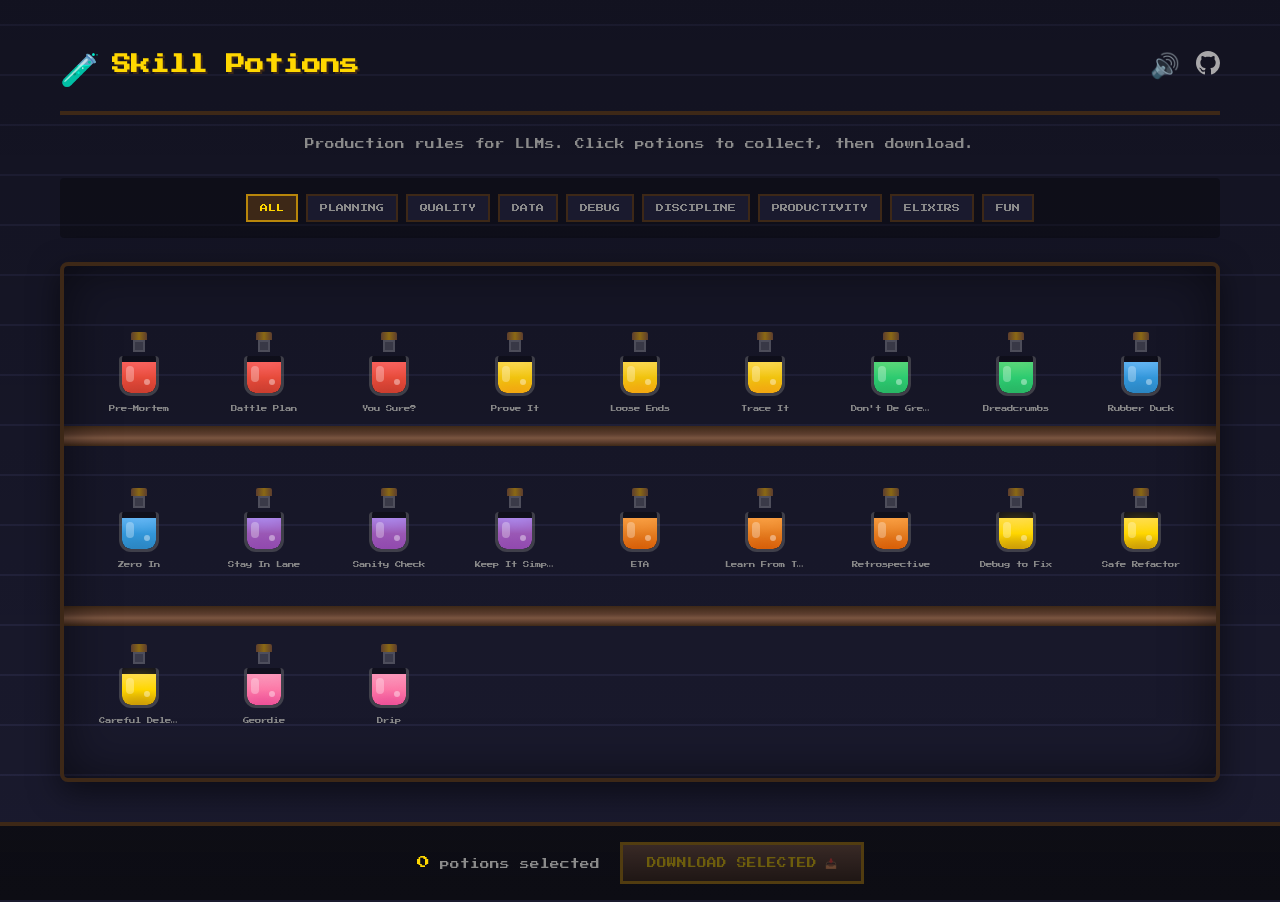
==== website/index.html @ 70d2d65f "Add 8-bit potion shop website for skill discovery Features: - RuneScape-inspired pixel art potions o" ====
<!DOCTYPE html>
<html lang="en">
<head>
  <meta charset="UTF-8">
  <meta name="viewport" content="width=device-width, initial-scale=1.0">
  <title>Skill Potions - Claude Code Skills</title>
  <meta name="description" content="Production rules for LLMs. Skills that encode how to do things, not just what to do.">

  <!-- Pixel Font -->
  <link rel="preconnect" href="https://fonts.googleapis.com">
  <link rel="preconnect" href="https://fonts.gstatic.com" crossorigin>
  <link href="https://fonts.googleapis.com/css2?family=Press+Start+2P&display=swap" rel="stylesheet">

  <link rel="stylesheet" href="styles/main.css">
  <link rel="stylesheet" href="styles/potions.css">
  <link rel="stylesheet" href="styles/animations.css">

  <!-- Favicon -->
  <link rel="icon" href="data:image/svg+xml,<svg xmlns='http://www.w3.org/2000/svg' viewBox='0 0 100 100'><text y='.9em' font-size='90'>🧪</text></svg>">
</head>
<body>
  <!-- Ambient Audio -->
  <audio id="ambient" loop>
    <source src="audio/ambient-cave.mp3" type="audio/mpeg">
  </audio>
  <audio id="bubble" loop>
    <source src="audio/bubble.mp3" type="audio/mpeg">
  </audio>

  <div class="container">
    <!-- Header -->
    <header class="header">
      <div class="logo">
        <span class="logo-icon">🧪</span>
        <h1>Skill Potions</h1>
      </div>
      <div class="header-actions">
        <button class="sound-toggle" id="soundToggle" title="Toggle Sound">
          <span class="sound-on">🔊</span>
          <span class="sound-off" style="display:none">🔇</span>
        </button>
        <a href="https://github.com/ElliotJLT/Claude-Skill-Potions" target="_blank" class="github-link" title="View on GitHub">
          <svg viewBox="0 0 24 24" width="24" height="24" fill="currentColor">
            <path d="M12 0C5.37 0 0 5.37 0 12c0 5.31 3.435 9.795 8.205 11.385.6.105.825-.255.825-.57 0-.285-.015-1.23-.015-2.235-3.015.555-3.795-.735-4.035-1.41-.135-.345-.72-1.41-1.23-1.695-.42-.225-1.02-.78-.015-.795.945-.015 1.62.87 1.845 1.23 1.08 1.815 2.805 1.305 3.495.99.105-.78.42-1.305.765-1.605-2.67-.3-5.46-1.335-5.46-5.925 0-1.305.465-2.385 1.23-3.225-.12-.3-.54-1.53.12-3.18 0 0 1.005-.315 3.3 1.23.96-.27 1.98-.405 3-.405s2.04.135 3 .405c2.295-1.56 3.3-1.23 3.3-1.23.66 1.65.24 2.88.12 3.18.765.84 1.23 1.905 1.23 3.225 0 4.605-2.805 5.625-5.475 5.925.435.375.81 1.095.81 2.22 0 1.605-.015 2.895-.015 3.3 0 .315.225.69.825.57A12.02 12.02 0 0024 12c0-6.63-5.37-12-12-12z"/>
          </svg>
        </a>
      </div>
    </header>

    <!-- Tagline -->
    <p class="tagline">Production rules for LLMs. Click potions to collect, then download.</p>

    <!-- Filter Tabs -->
    <nav class="filters">
      <button class="filter-btn active" data-filter="all">All</button>
      <button class="filter-btn" data-filter="planning">Planning</button>
      <button class="filter-btn" data-filter="quality">Quality</button>
      <button class="filter-btn" data-filter="data">Data</button>
      <button class="filter-btn" data-filter="debug">Debug</button>
      <button class="filter-btn" data-filter="discipline">Discipline</button>
      <button class="filter-btn" data-filter="productivity">Productivity</button>
      <button class="filter-btn" data-filter="elixir">Elixirs</button>
      <button class="filter-btn" data-filter="fun">Fun</button>
    </nav>

    <!-- Potion Shelves -->
    <main class="shop">
      <div class="shelf-container">
        <!-- Shelves will be generated by JS -->
        <div id="potionGrid" class="potion-grid">
          <!-- Potions injected here -->
        </div>
      </div>
    </main>

    <!-- Download Bar -->
    <footer class="download-bar">
      <div class="selection-info">
        <span id="selectionCount">0</span> potions selected
      </div>
      <button class="download-btn" id="downloadBtn" disabled>
        <span>Download Selected</span>
        <span class="download-icon">📥</span>
      </button>
      <button class="clear-btn" id="clearBtn" style="display:none">Clear</button>
    </footer>
  </div>

  <!-- Email Modal -->
  <div class="modal-overlay" id="emailModal">
    <div class="modal">
      <button class="modal-close" id="modalClose">&times;</button>
      <div class="modal-icon">📧</div>
      <h2>Get notified of new potions?</h2>
      <p>Join the list. No spam, just new skills.</p>
      <form id="emailForm">
        <input type="email" id="emailInput" placeholder="wizard@example.com" required>
        <button type="submit" class="modal-btn primary">Download & Subscribe</button>
      </form>
      <button class="modal-btn secondary" id="skipEmail">Just Download</button>
    </div>
  </div>

  <!-- Toast Notification -->
  <div class="toast" id="toast">
    <span class="toast-icon">✅</span>
    <span class="toast-message">Copied to clipboard!</span>
  </div>

  <script src="scripts/app.js" type="module"></script>
</body>
</html>
---- website/styles/main.css ----
/* ===== RESET & BASE ===== */
*, *::before, *::after {
  box-sizing: border-box;
  margin: 0;
  padding: 0;
}

:root {
  /* Dungeon palette */
  --bg-dark: #0d0d14;
  --bg-brick: #1a1a2e;
  --bg-brick-light: #252540;
  --wood-dark: #3d2817;
  --wood-mid: #5c3d2e;
  --wood-light: #7a5540;
  --wood-highlight: #8b6914;
  --text-primary: #e8e6e3;
  --text-dim: #8a8a8a;
  --gold: #ffd700;
  --gold-dim: #b8860b;

  /* Potion colors */
  --potion-red: #e74c3c;
  --potion-green: #2ecc71;
  --potion-blue: #3498db;
  --potion-yellow: #f1c40f;
  --potion-purple: #9b59b6;
  --potion-orange: #e67e22;
  --potion-gold: #ffd700;
  --potion-pink: #fd79a8;

  /* Spacing */
  --shelf-height: 180px;
  --potion-size: 64px;
}

html {
  font-size: 16px;
}

body {
  font-family: 'Press Start 2P', monospace;
  background-color: var(--bg-dark);
  color: var(--text-primary);
  min-height: 100vh;
  line-height: 1.6;

  /* Brick pattern background */
  background-image:
    linear-gradient(to bottom, rgba(0,0,0,0.3) 0%, transparent 100%),
    repeating-linear-gradient(
      0deg,
      var(--bg-brick) 0px,
      var(--bg-brick) 24px,
      var(--bg-brick-light) 24px,
      var(--bg-brick-light) 26px
    ),
    repeating-linear-gradient(
      90deg,
      transparent 0px,
      transparent 48px,
      rgba(0,0,0,0.2) 48px,
      rgba(0,0,0,0.2) 50px
    );
  background-size: 100% 100%, 50px 50px, 100px 50px;
}

/* ===== CONTAINER ===== */
.container {
  max-width: 1200px;
  margin: 0 auto;
  padding: 20px;
  min-height: 100vh;
  display: flex;
  flex-direction: column;
}

/* ===== HEADER ===== */
.header {
  display: flex;
  justify-content: space-between;
  align-items: center;
  padding: 20px 0;
  border-bottom: 4px solid var(--wood-dark);
  margin-bottom: 20px;
}

.logo {
  display: flex;
  align-items: center;
  gap: 12px;
}

.logo-icon {
  font-size: 2rem;
  animation: float 3s ease-in-out infinite;
}

.logo h1 {
  font-size: 1.2rem;
  color: var(--gold);
  text-shadow: 2px 2px 0 var(--wood-dark);
}

.header-actions {
  display: flex;
  align-items: center;
  gap: 16px;
}

.sound-toggle {
  background: none;
  border: none;
  font-size: 1.5rem;
  cursor: pointer;
  opacity: 0.7;
  transition: opacity 0.2s;
}

.sound-toggle:hover {
  opacity: 1;
}

.github-link {
  color: var(--text-primary);
  opacity: 0.7;
  transition: opacity 0.2s, color 0.2s;
}

.github-link:hover {
  opacity: 1;
  color: var(--gold);
}

/* ===== TAGLINE ===== */
.tagline {
  text-align: center;
  font-size: 0.6rem;
  color: var(--text-dim);
  margin-bottom: 24px;
  line-height: 2;
}

/* ===== FILTERS ===== */
.filters {
  display: flex;
  flex-wrap: wrap;
  gap: 8px;
  justify-content: center;
  margin-bottom: 24px;
  padding: 16px;
  background: rgba(0,0,0,0.3);
  border-radius: 4px;
}

.filter-btn {
  font-family: 'Press Start 2P', monospace;
  font-size: 0.5rem;
  padding: 8px 12px;
  background: var(--bg-brick);
  border: 2px solid var(--wood-dark);
  color: var(--text-dim);
  cursor: pointer;
  transition: all 0.2s;
  text-transform: uppercase;
}

.filter-btn:hover {
  border-color: var(--wood-light);
  color: var(--text-primary);
}

.filter-btn.active {
  background: var(--wood-dark);
  border-color: var(--gold-dim);
  color: var(--gold);
}

/* ===== SHOP / SHELVES ===== */
.shop {
  flex: 1;
  margin-bottom: 100px;
}

.shelf-container {
  background:
    repeating-linear-gradient(
      180deg,
      transparent 0px,
      transparent calc(var(--shelf-height) - 20px),
      var(--wood-dark) calc(var(--shelf-height) - 20px),
      var(--wood-mid) calc(var(--shelf-height) - 12px),
      var(--wood-light) calc(var(--shelf-height) - 8px),
      var(--wood-mid) calc(var(--shelf-height) - 4px),
      var(--wood-dark) var(--shelf-height)
    );
  padding: 20px;
  border-radius: 8px;
  border: 4px solid var(--wood-dark);
  box-shadow:
    inset 0 0 50px rgba(0,0,0,0.5),
    0 10px 30px rgba(0,0,0,0.5);
}

.potion-grid {
  display: grid;
  grid-template-columns: repeat(auto-fill, minmax(100px, 1fr));
  gap: 16px;
  padding-bottom: 20px;
}

/* ===== DOWNLOAD BAR ===== */
.download-bar {
  position: fixed;
  bottom: 0;
  left: 0;
  right: 0;
  background: linear-gradient(to top, var(--bg-dark) 0%, rgba(13,13,20,0.95) 100%);
  border-top: 4px solid var(--wood-dark);
  padding: 16px 24px;
  display: flex;
  justify-content: center;
  align-items: center;
  gap: 20px;
  z-index: 100;
}

.selection-info {
  font-size: 0.6rem;
  color: var(--text-dim);
}

#selectionCount {
  color: var(--gold);
  font-size: 0.8rem;
}

.download-btn {
  font-family: 'Press Start 2P', monospace;
  font-size: 0.6rem;
  padding: 12px 24px;
  background: linear-gradient(to bottom, var(--wood-light), var(--wood-dark));
  border: 3px solid var(--gold-dim);
  color: var(--gold);
  cursor: pointer;
  display: flex;
  align-items: center;
  gap: 8px;
  transition: all 0.2s;
  text-transform: uppercase;
}

.download-btn:hover:not(:disabled) {
  background: linear-gradient(to bottom, var(--gold-dim), var(--wood-mid));
  border-color: var(--gold);
  transform: translateY(-2px);
  box-shadow: 0 4px 12px rgba(255,215,0,0.3);
}

.download-btn:disabled {
  opacity: 0.4;
  cursor: not-allowed;
}

.clear-btn {
  font-family: 'Press Start 2P', monospace;
  font-size: 0.5rem;
  padding: 8px 16px;
  background: transparent;
  border: 2px solid var(--text-dim);
  color: var(--text-dim);
  cursor: pointer;
  transition: all 0.2s;
}

.clear-btn:hover {
  border-color: var(--potion-red);
  color: var(--potion-red);
}

/* ===== MODAL ===== */
.modal-overlay {
  position: fixed;
  top: 0;
  left: 0;
  right: 0;
  bottom: 0;
  background: rgba(0,0,0,0.85);
  display: flex;
  justify-content: center;
  align-items: center;
  z-index: 1000;
  opacity: 0;
  visibility: hidden;
  transition: all 0.3s;
}

.modal-overlay.active {
  opacity: 1;
  visibility: visible;
}

.modal {
  background: var(--bg-brick);
  border: 4px solid var(--wood-dark);
  padding: 32px;
  max-width: 400px;
  width: 90%;
  text-align: center;
  position: relative;
  box-shadow: 0 20px 60px rgba(0,0,0,0.5);
}

.modal-close {
  position: absolute;
  top: 12px;
  right: 12px;
  background: none;
  border: none;
  color: var(--text-dim);
  font-size: 1.5rem;
  cursor: pointer;
  transition: color 0.2s;
}

.modal-close:hover {
  color: var(--potion-red);
}

.modal-icon {
  font-size: 3rem;
  margin-bottom: 16px;
}

.modal h2 {
  font-size: 0.8rem;
  color: var(--gold);
  margin-bottom: 12px;
  line-height: 1.8;
}

.modal p {
  font-size: 0.5rem;
  color: var(--text-dim);
  margin-bottom: 24px;
  line-height: 2;
}

#emailForm {
  display: flex;
  flex-direction: column;
  gap: 12px;
  margin-bottom: 12px;
}

#emailInput {
  font-family: 'Press Start 2P', monospace;
  font-size: 0.5rem;
  padding: 12px;
  background: var(--bg-dark);
  border: 2px solid var(--wood-dark);
  color: var(--text-primary);
  text-align: center;
}

#emailInput:focus {
  outline: none;
  border-color: var(--gold-dim);
}

#emailInput::placeholder {
  color: var(--text-dim);
}

.modal-btn {
  font-family: 'Press Start 2P', monospace;
  font-size: 0.5rem;
  padding: 12px 16px;
  cursor: pointer;
  transition: all 0.2s;
  width: 100%;
}

.modal-btn.primary {
  background: linear-gradient(to bottom, var(--wood-light), var(--wood-dark));
  border: 2px solid var(--gold-dim);
  color: var(--gold);
}

.modal-btn.primary:hover {
  background: linear-gradient(to bottom, var(--gold-dim), var(--wood-mid));
  border-color: var(--gold);
}

.modal-btn.secondary {
  background: transparent;
  border: 2px solid var(--text-dim);
  color: var(--text-dim);
}

.modal-btn.secondary:hover {
  border-color: var(--text-primary);
  color: var(--text-primary);
}

/* ===== TOAST ===== */
.toast {
  position: fixed;
  bottom: 100px;
  left: 50%;
  transform: translateX(-50%) translateY(20px);
  background: var(--wood-dark);
  border: 2px solid var(--gold-dim);
  padding: 12px 24px;
  display: flex;
  align-items: center;
  gap: 8px;
  font-size: 0.5rem;
  opacity: 0;
  visibility: hidden;
  transition: all 0.3s;
  z-index: 1000;
}

.toast.active {
  opacity: 1;
  visibility: visible;
  transform: translateX(-50%) translateY(0);
}

/* ===== RESPONSIVE ===== */
@media (max-width: 768px) {
  .logo h1 {
    font-size: 0.8rem;
  }

  .tagline {
    font-size: 0.5rem;
  }

  .filter-btn {
    font-size: 0.4rem;
    padding: 6px 8px;
  }

  .potion-grid {
    grid-template-columns: repeat(auto-fill, minmax(80px, 1fr));
    gap: 12px;
  }

  .download-bar {
    flex-wrap: wrap;
    gap: 12px;
  }

  .download-btn {
    font-size: 0.5rem;
    padding: 10px 16px;
  }
}

@media (max-width: 480px) {
  :root {
    --shelf-height: 140px;
    --potion-size: 48px;
  }

  .header {
    flex-direction: column;
    gap: 12px;
  }

  .filters {
    gap: 4px;
  }

  .filter-btn {
    font-size: 0.35rem;
    padding: 4px 6px;
  }
}
---- website/styles/potions.css ----
/* ===== POTION ITEM ===== */
.potion-item {
  display: flex;
  flex-direction: column;
  align-items: center;
  gap: 8px;
  padding: 12px 8px;
  cursor: pointer;
  transition: transform 0.2s;
  position: relative;
  height: calc(var(--shelf-height) - 40px);
  justify-content: flex-end;
}

.potion-item:hover {
  transform: translateY(-4px);
}

.potion-item:hover .potion-bottle {
  filter: brightness(1.2);
}

.potion-item.selected {
  transform: translateY(-8px);
}

.potion-item.selected .potion-bottle {
  filter: brightness(1.3) drop-shadow(0 0 8px var(--gold));
}

.potion-item.selected::after {
  content: '✓';
  position: absolute;
  top: 4px;
  right: 4px;
  background: var(--gold);
  color: var(--bg-dark);
  width: 20px;
  height: 20px;
  border-radius: 50%;
  display: flex;
  align-items: center;
  justify-content: center;
  font-size: 0.6rem;
  font-family: sans-serif;
}

.potion-item.hidden {
  display: none;
}

/* ===== POTION BOTTLE (Pixel Art) ===== */
.potion-bottle {
  width: var(--potion-size);
  height: var(--potion-size);
  position: relative;
  image-rendering: pixelated;
  transition: filter 0.2s;
}

/* Base bottle shape using pseudo-elements */
.potion-bottle::before {
  content: '';
  position: absolute;
  /* Cork */
  width: 16px;
  height: 8px;
  background: linear-gradient(to right, #5c3d2e, #8b6914, #5c3d2e);
  top: 0;
  left: 50%;
  transform: translateX(-50%);
  border-radius: 2px 2px 0 0;
}

.potion-bottle::after {
  content: '';
  position: absolute;
  /* Neck */
  width: 12px;
  height: 12px;
  background: rgba(255,255,255,0.15);
  top: 8px;
  left: 50%;
  transform: translateX(-50%);
  border: 2px solid rgba(255,255,255,0.1);
}

/* Bottle body */
.bottle-body {
  position: absolute;
  bottom: 0;
  left: 50%;
  transform: translateX(-50%);
  width: 40px;
  height: 40px;
  border-radius: 4px 4px 12px 12px;
  border: 3px solid rgba(255,255,255,0.2);
  border-top: none;
  overflow: hidden;
  background: rgba(0,0,0,0.3);
}

/* Liquid inside */
.bottle-liquid {
  position: absolute;
  bottom: 0;
  left: 0;
  right: 0;
  height: 85%;
  border-radius: 0 0 9px 9px;
}

/* Liquid shine */
.bottle-liquid::before {
  content: '';
  position: absolute;
  top: 4px;
  left: 4px;
  width: 8px;
  height: 16px;
  background: rgba(255,255,255,0.3);
  border-radius: 4px;
}

/* Bubbles */
.bottle-liquid::after {
  content: '';
  position: absolute;
  bottom: 8px;
  right: 6px;
  width: 6px;
  height: 6px;
  background: rgba(255,255,255,0.4);
  border-radius: 50%;
  animation: bubble 2s ease-in-out infinite;
}

/* ===== POTION COLORS ===== */
.potion-red .bottle-liquid {
  background: linear-gradient(to bottom, #ff6b6b, #e74c3c, #c0392b);
  box-shadow: inset 0 0 20px rgba(231, 76, 60, 0.5);
}

.potion-green .bottle-liquid {
  background: linear-gradient(to bottom, #69db7c, #2ecc71, #27ae60);
  box-shadow: inset 0 0 20px rgba(46, 204, 113, 0.5);
}

.potion-blue .bottle-liquid {
  background: linear-gradient(to bottom, #74c0fc, #3498db, #2980b9);
  box-shadow: inset 0 0 20px rgba(52, 152, 219, 0.5);
}

.potion-yellow .bottle-liquid {
  background: linear-gradient(to bottom, #ffe066, #f1c40f, #f39c12);
  box-shadow: inset 0 0 20px rgba(241, 196, 15, 0.5);
}

.potion-purple .bottle-liquid {
  background: linear-gradient(to bottom, #b197fc, #9b59b6, #8e44ad);
  box-shadow: inset 0 0 20px rgba(155, 89, 182, 0.5);
}

.potion-orange .bottle-liquid {
  background: linear-gradient(to bottom, #ffa94d, #e67e22, #d35400);
  box-shadow: inset 0 0 20px rgba(230, 126, 34, 0.5);
}

.potion-gold .bottle-liquid {
  background: linear-gradient(to bottom, #ffe066, #ffd700, #b8860b);
  box-shadow:
    inset 0 0 20px rgba(255, 215, 0, 0.5),
    0 0 15px rgba(255, 215, 0, 0.3);
}

.potion-pink .bottle-liquid {
  background: linear-gradient(to bottom, #faa2c1, #fd79a8, #e84393);
  box-shadow: inset 0 0 20px rgba(253, 121, 168, 0.5);
}

/* ===== POTION LABEL ===== */
.potion-name {
  font-size: 0.4rem;
  color: var(--text-dim);
  text-align: center;
  max-width: 80px;
  overflow: hidden;
  text-overflow: ellipsis;
  white-space: nowrap;
  transition: color 0.2s;
}

.potion-item:hover .potion-name {
  color: var(--text-primary);
}

.potion-item.selected .potion-name {
  color: var(--gold);
}

/* ===== POTION TOOLTIP ===== */
.potion-tooltip {
  position: absolute;
  bottom: 100%;
  left: 50%;
  transform: translateX(-50%);
  background: var(--bg-dark);
  border: 2px solid var(--wood-dark);
  padding: 8px 12px;
  min-width: 150px;
  max-width: 200px;
  opacity: 0;
  visibility: hidden;
  transition: all 0.2s;
  z-index: 10;
  pointer-events: none;
}

.potion-item:hover .potion-tooltip {
  opacity: 1;
  visibility: visible;
  transform: translateX(-50%) translateY(-8px);
}

.tooltip-title {
  font-size: 0.5rem;
  color: var(--gold);
  margin-bottom: 4px;
}

.tooltip-desc {
  font-size: 0.35rem;
  color: var(--text-dim);
  line-height: 1.8;
}

.tooltip-problem {
  font-size: 0.3rem;
  color: var(--potion-red);
  margin-top: 6px;
  padding-top: 6px;
  border-top: 1px solid var(--wood-dark);
  line-height: 1.8;
}

.tooltip-problem::before {
  content: '⚠ ';
}

/* ===== ELIXIR SPECIAL STYLING ===== */
.potion-gold .potion-bottle {
  animation: elixirGlow 2s ease-in-out infinite;
}

@keyframes elixirGlow {
  0%, 100% {
    filter: drop-shadow(0 0 4px rgba(255, 215, 0, 0.3));
  }
  50% {
    filter: drop-shadow(0 0 12px rgba(255, 215, 0, 0.6));
  }
}

/* ===== BUBBLE ANIMATION ===== */
@keyframes bubble {
  0%, 100% {
    transform: translateY(0) scale(1);
    opacity: 0.4;
  }
  50% {
    transform: translateY(-8px) scale(0.8);
    opacity: 0.2;
  }
}

/* Secondary bubble with offset timing */
.potion-item:nth-child(odd) .bottle-liquid::after {
  animation-delay: 0.5s;
}

.potion-item:nth-child(3n) .bottle-liquid::after {
  animation-duration: 2.5s;
}
---- website/styles/animations.css ----
/* ===== GENERAL ANIMATIONS ===== */

/* Float animation for logo */
@keyframes float {
  0%, 100% {
    transform: translateY(0);
  }
  50% {
    transform: translateY(-6px);
  }
}

/* Pulse for selected items */
@keyframes pulse {
  0%, 100% {
    box-shadow: 0 0 0 0 rgba(255, 215, 0, 0.4);
  }
  50% {
    box-shadow: 0 0 0 8px rgba(255, 215, 0, 0);
  }
}

/* Shimmer effect */
@keyframes shimmer {
  0% {
    background-position: -200% 0;
  }
  100% {
    background-position: 200% 0;
  }
}

/* ===== ENTRANCE ANIMATIONS ===== */

/* Potions appear with stagger */
.potion-item {
  animation: potionAppear 0.4s ease-out backwards;
}

@keyframes potionAppear {
  0% {
    opacity: 0;
    transform: translateY(20px) scale(0.9);
  }
  100% {
    opacity: 1;
    transform: translateY(0) scale(1);
  }
}

/* Stagger delay for each potion */
.potion-item:nth-child(1) { animation-delay: 0.05s; }
.potion-item:nth-child(2) { animation-delay: 0.1s; }
.potion-item:nth-child(3) { animation-delay: 0.15s; }
.potion-item:nth-child(4) { animation-delay: 0.2s; }
.potion-item:nth-child(5) { animation-delay: 0.25s; }
.potion-item:nth-child(6) { animation-delay: 0.3s; }
.potion-item:nth-child(7) { animation-delay: 0.35s; }
.potion-item:nth-child(8) { animation-delay: 0.4s; }
.potion-item:nth-child(9) { animation-delay: 0.45s; }
.potion-item:nth-child(10) { animation-delay: 0.5s; }
.potion-item:nth-child(n+11) { animation-delay: 0.55s; }

/* ===== MODAL ANIMATIONS ===== */
.modal-overlay.active .modal {
  animation: modalSlideIn 0.3s ease-out;
}

@keyframes modalSlideIn {
  0% {
    opacity: 0;
    transform: scale(0.9) translateY(20px);
  }
  100% {
    opacity: 1;
    transform: scale(1) translateY(0);
  }
}

/* ===== BUTTON CLICK EFFECTS ===== */
.download-btn:active:not(:disabled) {
  transform: translateY(0) scale(0.98);
}

.filter-btn:active {
  transform: scale(0.95);
}

/* ===== SELECTION EFFECTS ===== */
.potion-item.selected {
  animation: selectBounce 0.3s ease-out;
}

@keyframes selectBounce {
  0% {
    transform: translateY(-8px) scale(1);
  }
  50% {
    transform: translateY(-12px) scale(1.05);
  }
  100% {
    transform: translateY(-8px) scale(1);
  }
}

/* Checkmark appear */
.potion-item.selected::after {
  animation: checkAppear 0.2s ease-out;
}

@keyframes checkAppear {
  0% {
    transform: scale(0);
    opacity: 0;
  }
  50% {
    transform: scale(1.2);
  }
  100% {
    transform: scale(1);
    opacity: 1;
  }
}

/* ===== LIQUID ANIMATIONS ===== */
.bottle-liquid {
  animation: liquidWobble 4s ease-in-out infinite;
}

@keyframes liquidWobble {
  0%, 100% {
    transform: scaleX(1);
  }
  25% {
    transform: scaleX(1.02);
  }
  75% {
    transform: scaleX(0.98);
  }
}

/* ===== AMBIENT GLOW EFFECTS ===== */
.potion-red:hover .bottle-liquid {
  box-shadow:
    inset 0 0 20px rgba(231, 76, 60, 0.5),
    0 0 20px rgba(231, 76, 60, 0.3);
}

.potion-green:hover .bottle-liquid {
  box-shadow:
    inset 0 0 20px rgba(46, 204, 113, 0.5),
    0 0 20px rgba(46, 204, 113, 0.3);
}

.potion-blue:hover .bottle-liquid {
  box-shadow:
    inset 0 0 20px rgba(52, 152, 219, 0.5),
    0 0 20px rgba(52, 152, 219, 0.3);
}

.potion-yellow:hover .bottle-liquid {
  box-shadow:
    inset 0 0 20px rgba(241, 196, 15, 0.5),
    0 0 20px rgba(241, 196, 15, 0.3);
}

.potion-purple:hover .bottle-liquid {
  box-shadow:
    inset 0 0 20px rgba(155, 89, 182, 0.5),
    0 0 20px rgba(155, 89, 182, 0.3);
}

.potion-orange:hover .bottle-liquid {
  box-shadow:
    inset 0 0 20px rgba(230, 126, 34, 0.5),
    0 0 20px rgba(230, 126, 34, 0.3);
}

.potion-pink:hover .bottle-liquid {
  box-shadow:
    inset 0 0 20px rgba(253, 121, 168, 0.5),
    0 0 20px rgba(253, 121, 168, 0.3);
}

/* ===== LOADING STATE ===== */
.loading .potion-grid {
  opacity: 0.5;
}

.loading::after {
  content: 'Brewing...';
  position: fixed;
  top: 50%;
  left: 50%;
  transform: translate(-50%, -50%);
  font-size: 0.8rem;
  color: var(--gold);
  animation: loadingPulse 1s ease-in-out infinite;
}

@keyframes loadingPulse {
  0%, 100% {
    opacity: 0.5;
  }
  50% {
    opacity: 1;
  }
}

/* ===== REDUCED MOTION ===== */
@media (prefers-reduced-motion: reduce) {
  *,
  *::before,
  *::after {
    animation-duration: 0.01ms !important;
    animation-iteration-count: 1 !important;
    transition-duration: 0.01ms !important;
  }
}
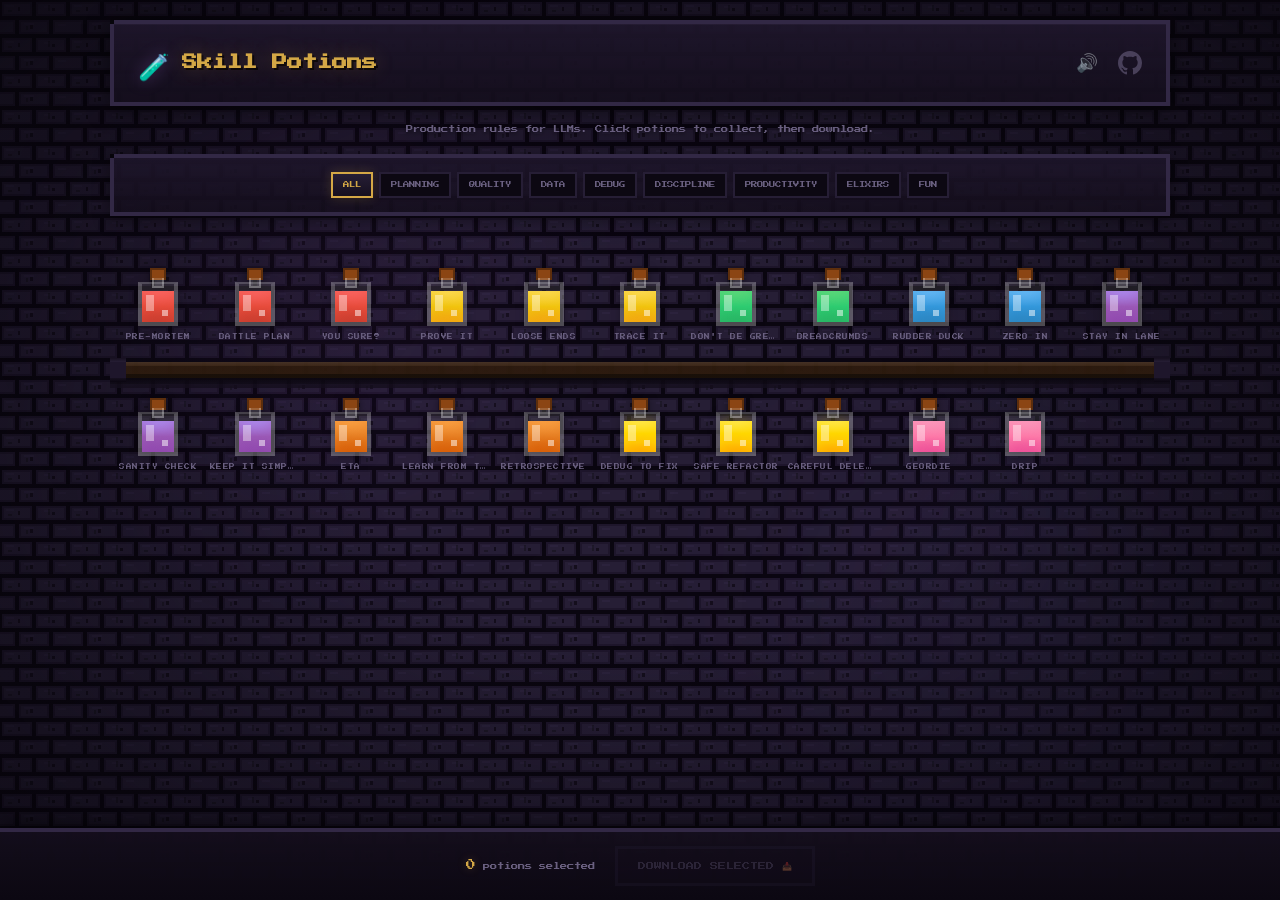
==== commit cbbcfdc2: "Upgrade to mystical purple cave aesthetic Background: - SVG pixel-art brick tiles with mortar, crack" ====
--- a/website/index.html
+++ b/website/index.html
@@ -26,6 +26,11 @@
   <audio id="bubble" loop>
     <source src="audio/bubble.mp3" type="audio/mpeg">
   </audio>
+
+  <!-- Mystical ambient glow effects -->
+  <div class="ambient-glow purple-1"></div>
+  <div class="ambient-glow purple-2"></div>
+  <div class="ambient-glow blue"></div>
 
   <div class="container">
     <!-- Header -->
--- a/website/styles/main.css
+++ b/website/styles/main.css
@@ -1,4 +1,6 @@
-/* ===== RESET & BASE ===== */
+/* ===== MYSTICAL CAVE POTION SHOP ===== */
+
+/* Reset */
 *, *::before, *::after {
   box-sizing: border-box;
   margin: 0;
@@ -6,83 +8,180 @@
 }
 
 :root {
-  /* Dungeon palette */
-  --bg-dark: #0d0d14;
-  --bg-brick: #1a1a2e;
-  --bg-brick-light: #252540;
-  --wood-dark: #3d2817;
-  --wood-mid: #5c3d2e;
-  --wood-light: #7a5540;
-  --wood-highlight: #8b6914;
-  --text-primary: #e8e6e3;
-  --text-dim: #8a8a8a;
-  --gold: #ffd700;
-  --gold-dim: #b8860b;
-
-  /* Potion colors */
-  --potion-red: #e74c3c;
-  --potion-green: #2ecc71;
-  --potion-blue: #3498db;
-  --potion-yellow: #f1c40f;
-  --potion-purple: #9b59b6;
-  --potion-orange: #e67e22;
-  --potion-gold: #ffd700;
-  --potion-pink: #fd79a8;
-
-  /* Spacing */
-  --shelf-height: 180px;
-  --potion-size: 64px;
+  /* Cave depth palette - mystical purple */
+  --cave-void: #06040a;
+  --cave-deep: #0c0812;
+  --cave-mid: #140e1c;
+  --cave-surface: #1c1428;
+  --cave-light: #241832;
+
+  /* Brick palette */
+  --brick-mortar: #0a0610;
+  --brick-dark: #16101f;
+  --brick-base: #1e162b;
+  --brick-mid: #261e35;
+  --brick-light: #322845;
+  --brick-highlight: #3d3252;
+
+  /* Wood palette - darker, aged */
+  --wood-dark: #1a1008;
+  --wood-mid: #2d1b0e;
+  --wood-light: #3d2817;
+  --wood-highlight: #4a3525;
+
+  /* UI colors */
+  --text-primary: #d4cee0;
+  --text-dim: #6a6080;
+  --text-gold: #d4a846;
+  --text-gold-bright: #f0c860;
+
+  /* Accent colors */
+  --accent-purple: #8a5cb8;
+  --accent-blue: #4a6a9c;
+  --glow-purple: rgba(138, 92, 184, 0.2);
+  --glow-gold: rgba(212, 168, 70, 0.15);
+
+  /* Potion colors - slightly muted for cave atmosphere */
+  --potion-red: #c44038;
+  --potion-green: #2db866;
+  --potion-blue: #3090c8;
+  --potion-yellow: #d4a830;
+  --potion-purple: #8855a8;
+  --potion-orange: #c86820;
+  --potion-gold: #d4a846;
+  --potion-pink: #c8689a;
+
+  /* Sizing */
+  --pixel: 4px;
+  --border-thick: 4px;
+  --corner-size: 4px;
 }
 
 html {
   font-size: 16px;
-}
+  image-rendering: pixelated;
+  -webkit-font-smoothing: none;
+}
+
+/* ===== BODY - CAVE BACKGROUND ===== */
 
 body {
   font-family: 'Press Start 2P', monospace;
-  background-color: var(--bg-dark);
+  background-color: var(--cave-void);
   color: var(--text-primary);
   min-height: 100vh;
-  line-height: 1.6;
-
-  /* Brick pattern background */
+  line-height: 1.8;
+  position: relative;
+  overflow-x: hidden;
+}
+
+/* Brick wall background */
+body::before {
+  content: '';
+  position: fixed;
+  inset: 0;
   background-image:
-    linear-gradient(to bottom, rgba(0,0,0,0.3) 0%, transparent 100%),
-    repeating-linear-gradient(
-      0deg,
-      var(--bg-brick) 0px,
-      var(--bg-brick) 24px,
-      var(--bg-brick-light) 24px,
-      var(--bg-brick-light) 26px
-    ),
-    repeating-linear-gradient(
-      90deg,
-      transparent 0px,
-      transparent 48px,
-      rgba(0,0,0,0.2) 48px,
-      rgba(0,0,0,0.2) 50px
-    );
-  background-size: 100% 100%, 50px 50px, 100px 50px;
+    url("data:image/svg+xml,%3Csvg xmlns='http://www.w3.org/2000/svg' width='68' height='36' viewBox='0 0 68 36'%3E%3Crect fill='%230a0610' width='68' height='36'/%3E%3Cg fill='%231e162b'%3E%3Crect x='2' y='2' width='30' height='14'/%3E%3Crect x='36' y='2' width='30' height='14'/%3E%3Crect x='-15' y='20' width='30' height='14'/%3E%3Crect x='19' y='20' width='30' height='14'/%3E%3Crect x='53' y='20' width='30' height='14'/%3E%3C/g%3E%3Cg fill='%23261e35'%3E%3Crect x='4' y='4' width='26' height='10'/%3E%3Crect x='38' y='4' width='26' height='10'/%3E%3Crect x='-13' y='22' width='26' height='10'/%3E%3Crect x='21' y='22' width='26' height='10'/%3E%3Crect x='55' y='22' width='26' height='10'/%3E%3C/g%3E%3Cg fill='%23322845' opacity='0.4'%3E%3Crect x='6' y='5' width='8' height='2'/%3E%3Crect x='44' y='6' width='6' height='2'/%3E%3Crect x='24' y='23' width='10' height='2'/%3E%3Crect x='58' y='24' width='8' height='2'/%3E%3C/g%3E%3Cg fill='%23140e1c'%3E%3Crect x='18' y='7' width='2' height='4'/%3E%3Crect x='52' y='8' width='3' height='3'/%3E%3Crect x='30' y='25' width='3' height='4'/%3E%3C/g%3E%3Cg fill='%23121018' opacity='0.5'%3E%3Crect x='8' y='10' width='4' height='2'/%3E%3Crect x='48' y='5' width='2' height='6'/%3E%3Crect x='26' y='26' width='2' height='4'/%3E%3C/g%3E%3C/svg%3E");
+  background-size: 68px 36px;
+  z-index: -2;
+}
+
+/* Vignette overlay */
+body::after {
+  content: '';
+  position: fixed;
+  inset: 0;
+  background: radial-gradient(
+    ellipse at center,
+    transparent 0%,
+    transparent 30%,
+    rgba(6, 4, 10, 0.3) 60%,
+    rgba(6, 4, 10, 0.7) 100%
+  );
+  pointer-events: none;
+  z-index: -1;
+}
+
+/* ===== AMBIENT GLOW EFFECTS ===== */
+
+.ambient-glow {
+  position: fixed;
+  border-radius: 50%;
+  filter: blur(80px);
+  pointer-events: none;
+  z-index: -1;
+}
+
+.ambient-glow.purple-1 {
+  width: 400px;
+  height: 400px;
+  background: rgba(100, 60, 140, 0.08);
+  top: 10%;
+  left: 10%;
+}
+
+.ambient-glow.purple-2 {
+  width: 300px;
+  height: 300px;
+  background: rgba(80, 50, 120, 0.06);
+  bottom: 20%;
+  right: 15%;
+}
+
+.ambient-glow.blue {
+  width: 350px;
+  height: 350px;
+  background: rgba(50, 70, 120, 0.05);
+  top: 50%;
+  right: 5%;
 }
 
 /* ===== CONTAINER ===== */
+
 .container {
-  max-width: 1200px;
+  max-width: 1100px;
   margin: 0 auto;
   padding: 20px;
   min-height: 100vh;
   display: flex;
   flex-direction: column;
+  position: relative;
+  z-index: 1;
 }
 
 /* ===== HEADER ===== */
+
 .header {
   display: flex;
   justify-content: space-between;
   align-items: center;
-  padding: 20px 0;
-  border-bottom: 4px solid var(--wood-dark);
-  margin-bottom: 20px;
+  padding: 16px 24px;
+  margin-bottom: 16px;
+  background: linear-gradient(
+    180deg,
+    rgba(30, 22, 43, 0.95) 0%,
+    rgba(20, 14, 28, 0.9) 100%
+  );
+  border: var(--border-thick) solid var(--brick-light);
+  position: relative;
+  box-shadow:
+    0 4px 20px rgba(0, 0, 0, 0.5),
+    inset 0 1px 0 rgba(100, 80, 120, 0.1);
+}
+
+/* Pixel corners */
+.header::before {
+  content: '';
+  position: absolute;
+  width: var(--corner-size);
+  height: var(--corner-size);
+  background: var(--cave-void);
+  top: calc(-1 * var(--border-thick));
+  left: calc(-1 * var(--border-thick));
+  box-shadow:
+    calc(100% + 4px) 0 0 0 var(--cave-void),
+    0 calc(100% + 4px) 0 0 var(--cave-void),
+    calc(100% + 4px) calc(100% + 4px) 0 0 var(--cave-void);
 }
 
 .logo {
@@ -92,14 +191,16 @@
 }
 
 .logo-icon {
-  font-size: 2rem;
-  animation: float 3s ease-in-out infinite;
+  font-size: 1.6rem;
+  filter: drop-shadow(0 0 8px rgba(138, 92, 184, 0.4));
 }
 
 .logo h1 {
-  font-size: 1.2rem;
-  color: var(--gold);
-  text-shadow: 2px 2px 0 var(--wood-dark);
+  font-size: 0.95rem;
+  color: var(--text-gold);
+  text-shadow:
+    0 0 20px rgba(212, 168, 70, 0.3),
+    2px 2px 0 var(--cave-void);
 }
 
 .header-actions {
@@ -111,166 +212,313 @@
 .sound-toggle {
   background: none;
   border: none;
-  font-size: 1.5rem;
+  font-size: 1.1rem;
   cursor: pointer;
-  opacity: 0.7;
-  transition: opacity 0.2s;
+  padding: 4px;
+  opacity: 0.6;
+  transition: opacity 0.2s, transform 0.1s;
+  filter: grayscale(0.5);
 }
 
 .sound-toggle:hover {
   opacity: 1;
+  filter: grayscale(0);
 }
 
 .github-link {
-  color: var(--text-primary);
-  opacity: 0.7;
-  transition: opacity 0.2s, color 0.2s;
+  color: var(--text-dim);
+  opacity: 0.6;
+  transition: all 0.2s;
+  display: flex;
 }
 
 .github-link:hover {
   opacity: 1;
-  color: var(--gold);
+  color: var(--text-gold);
+  filter: drop-shadow(0 0 8px rgba(212, 168, 70, 0.3));
 }
 
 /* ===== TAGLINE ===== */
+
 .tagline {
   text-align: center;
-  font-size: 0.6rem;
-  color: var(--text-dim);
-  margin-bottom: 24px;
-  line-height: 2;
+  font-size: 0.45rem;
+  color: var(--text-dim);
+  margin-bottom: 16px;
+  line-height: 2.2;
+  text-shadow: 0 2px 4px rgba(0, 0, 0, 0.5);
 }
 
 /* ===== FILTERS ===== */
+
 .filters {
   display: flex;
   flex-wrap: wrap;
-  gap: 8px;
+  gap: 6px;
   justify-content: center;
-  margin-bottom: 24px;
-  padding: 16px;
-  background: rgba(0,0,0,0.3);
-  border-radius: 4px;
+  margin-bottom: 16px;
+  padding: 14px 16px;
+  background: linear-gradient(
+    180deg,
+    rgba(30, 22, 43, 0.9) 0%,
+    rgba(20, 14, 28, 0.85) 100%
+  );
+  border: var(--border-thick) solid var(--brick-light);
+  position: relative;
+  box-shadow: 0 4px 16px rgba(0, 0, 0, 0.4);
+}
+
+.filters::before {
+  content: '';
+  position: absolute;
+  width: var(--corner-size);
+  height: var(--corner-size);
+  background: var(--cave-void);
+  top: calc(-1 * var(--border-thick));
+  left: calc(-1 * var(--border-thick));
+  box-shadow:
+    calc(100% + 4px) 0 0 0 var(--cave-void),
+    0 calc(100% + 4px) 0 0 var(--cave-void),
+    calc(100% + 4px) calc(100% + 4px) 0 0 var(--cave-void);
 }
 
 .filter-btn {
   font-family: 'Press Start 2P', monospace;
-  font-size: 0.5rem;
-  padding: 8px 12px;
-  background: var(--bg-brick);
-  border: 2px solid var(--wood-dark);
+  font-size: 0.4rem;
+  padding: 8px 10px;
+  background: var(--cave-deep);
+  border: 2px solid var(--brick-mid);
   color: var(--text-dim);
   cursor: pointer;
-  transition: all 0.2s;
+  transition: all 0.15s;
   text-transform: uppercase;
+  position: relative;
 }
 
 .filter-btn:hover {
-  border-color: var(--wood-light);
   color: var(--text-primary);
+  border-color: var(--brick-light);
+  background: var(--cave-mid);
+}
+
+.filter-btn:active {
+  transform: translateY(2px);
 }
 
 .filter-btn.active {
-  background: var(--wood-dark);
-  border-color: var(--gold-dim);
-  color: var(--gold);
-}
-
-/* ===== SHOP / SHELVES ===== */
+  background: linear-gradient(180deg, var(--brick-mid) 0%, var(--brick-dark) 100%);
+  border-color: var(--text-gold);
+  color: var(--text-gold);
+  box-shadow: 0 0 12px rgba(212, 168, 70, 0.2);
+}
+
+/* ===== SHOP / SHELF AREA ===== */
+
 .shop {
   flex: 1;
   margin-bottom: 100px;
 }
 
 .shelf-container {
-  background:
-    repeating-linear-gradient(
-      180deg,
-      transparent 0px,
-      transparent calc(var(--shelf-height) - 20px),
-      var(--wood-dark) calc(var(--shelf-height) - 20px),
-      var(--wood-mid) calc(var(--shelf-height) - 12px),
-      var(--wood-light) calc(var(--shelf-height) - 8px),
-      var(--wood-mid) calc(var(--shelf-height) - 4px),
-      var(--wood-dark) var(--shelf-height)
-    );
-  padding: 20px;
-  border-radius: 8px;
-  border: 4px solid var(--wood-dark);
-  box-shadow:
-    inset 0 0 50px rgba(0,0,0,0.5),
-    0 10px 30px rgba(0,0,0,0.5);
-}
+  background: transparent;
+  position: relative;
+  padding: 0;
+}
+
+/* ===== INTEGRATED WALL SHELF ===== */
 
 .potion-grid {
   display: grid;
-  grid-template-columns: repeat(auto-fill, minmax(100px, 1fr));
-  gap: 16px;
-  padding-bottom: 20px;
+  grid-template-columns: repeat(auto-fill, minmax(95px, 1fr));
+  gap: 0;
+  position: relative;
+}
+
+/* Shelf rows with wood planks */
+.potion-grid::before {
+  content: '';
+  position: absolute;
+  inset: 0;
+  background-image:
+    repeating-linear-gradient(
+      to bottom,
+      /* Shelf surface */
+      transparent 0px,
+      transparent 130px,
+      /* Wood plank top highlight */
+      rgba(74, 53, 37, 0.9) 130px,
+      rgba(61, 40, 23, 0.95) 134px,
+      /* Wood plank body */
+      rgba(45, 27, 14, 0.95) 134px,
+      rgba(45, 27, 14, 0.95) 142px,
+      /* Wood plank bottom shadow */
+      rgba(26, 16, 8, 0.95) 142px,
+      rgba(26, 16, 8, 0.95) 146px,
+      /* Under-shelf shadow */
+      rgba(6, 4, 10, 0.6) 146px,
+      rgba(6, 4, 10, 0.3) 152px,
+      transparent 152px,
+      transparent 156px
+    );
+  pointer-events: none;
+  z-index: 1;
+}
+
+/* Shelf bracket shadows */
+.potion-grid::after {
+  content: '';
+  position: absolute;
+  inset: 0;
+  background-image:
+    repeating-linear-gradient(
+      to bottom,
+      transparent 0px,
+      transparent 130px,
+      transparent 130px,
+      transparent 156px
+    ),
+    /* Left bracket every row */
+    repeating-linear-gradient(
+      to bottom,
+      transparent 0px,
+      transparent 142px,
+      rgba(20, 14, 28, 0.8) 142px,
+      rgba(20, 14, 28, 0.8) 156px
+    );
+  pointer-events: none;
+  z-index: 0;
+}
+
+/* Metal bracket accents on sides */
+.shelf-container::before,
+.shelf-container::after {
+  content: '';
+  position: absolute;
+  width: 16px;
+  top: 0;
+  bottom: 0;
+  background-image:
+    repeating-linear-gradient(
+      to bottom,
+      transparent 0px,
+      transparent 126px,
+      /* Bracket top */
+      var(--brick-dark) 126px,
+      var(--brick-mid) 130px,
+      /* Bracket body */
+      var(--brick-base) 130px,
+      var(--brick-base) 146px,
+      /* Bracket bottom */
+      var(--brick-dark) 146px,
+      var(--brick-mortar) 150px,
+      transparent 150px,
+      transparent 156px
+    );
+  z-index: 2;
+  pointer-events: none;
+}
+
+.shelf-container::before {
+  left: 0;
+}
+
+.shelf-container::after {
+  right: 0;
 }
 
 /* ===== DOWNLOAD BAR ===== */
+
 .download-bar {
   position: fixed;
   bottom: 0;
   left: 0;
   right: 0;
-  background: linear-gradient(to top, var(--bg-dark) 0%, rgba(13,13,20,0.95) 100%);
-  border-top: 4px solid var(--wood-dark);
-  padding: 16px 24px;
+  background: linear-gradient(
+    180deg,
+    rgba(20, 14, 28, 0.95) 0%,
+    rgba(12, 8, 18, 0.98) 100%
+  );
+  border-top: var(--border-thick) solid var(--brick-light);
+  padding: 14px 24px;
   display: flex;
   justify-content: center;
   align-items: center;
   gap: 20px;
   z-index: 100;
+  box-shadow: 0 -4px 20px rgba(0, 0, 0, 0.5);
 }
 
 .selection-info {
+  font-size: 0.45rem;
+  color: var(--text-dim);
+}
+
+#selectionCount {
+  color: var(--text-gold);
   font-size: 0.6rem;
-  color: var(--text-dim);
-}
-
-#selectionCount {
-  color: var(--gold);
-  font-size: 0.8rem;
+  text-shadow: 0 0 10px rgba(212, 168, 70, 0.3);
 }
 
 .download-btn {
   font-family: 'Press Start 2P', monospace;
-  font-size: 0.6rem;
-  padding: 12px 24px;
-  background: linear-gradient(to bottom, var(--wood-light), var(--wood-dark));
-  border: 3px solid var(--gold-dim);
-  color: var(--gold);
+  font-size: 0.5rem;
+  padding: 12px 20px;
+  background: linear-gradient(
+    180deg,
+    var(--text-gold) 0%,
+    #b8922e 50%,
+    #8a6a20 100%
+  );
+  border: 3px solid var(--text-gold-bright);
+  color: var(--cave-void);
   cursor: pointer;
   display: flex;
   align-items: center;
   gap: 8px;
-  transition: all 0.2s;
+  transition: all 0.15s;
   text-transform: uppercase;
+  position: relative;
+  box-shadow:
+    0 4px 12px rgba(212, 168, 70, 0.3),
+    inset 0 1px 0 rgba(255, 255, 255, 0.2);
 }
 
 .download-btn:hover:not(:disabled) {
-  background: linear-gradient(to bottom, var(--gold-dim), var(--wood-mid));
-  border-color: var(--gold);
+  background: linear-gradient(
+    180deg,
+    var(--text-gold-bright) 0%,
+    var(--text-gold) 50%,
+    #a87830 100%
+  );
   transform: translateY(-2px);
-  box-shadow: 0 4px 12px rgba(255,215,0,0.3);
+  box-shadow:
+    0 6px 20px rgba(212, 168, 70, 0.4),
+    inset 0 1px 0 rgba(255, 255, 255, 0.3);
+}
+
+.download-btn:active:not(:disabled) {
+  transform: translateY(1px);
+  box-shadow: 0 2px 8px rgba(212, 168, 70, 0.3);
 }
 
 .download-btn:disabled {
-  opacity: 0.4;
+  opacity: 0.3;
   cursor: not-allowed;
+  background: var(--cave-mid);
+  border-color: var(--brick-mid);
+  color: var(--text-dim);
+  box-shadow: none;
 }
 
 .clear-btn {
   font-family: 'Press Start 2P', monospace;
-  font-size: 0.5rem;
-  padding: 8px 16px;
+  font-size: 0.4rem;
+  padding: 8px 14px;
   background: transparent;
   border: 2px solid var(--text-dim);
   color: var(--text-dim);
   cursor: pointer;
-  transition: all 0.2s;
+  transition: all 0.15s;
 }
 
 .clear-btn:hover {
@@ -279,20 +527,21 @@
 }
 
 /* ===== MODAL ===== */
+
 .modal-overlay {
   position: fixed;
   top: 0;
   left: 0;
   right: 0;
   bottom: 0;
-  background: rgba(0,0,0,0.85);
+  background: rgba(6, 4, 10, 0.92);
   display: flex;
   justify-content: center;
   align-items: center;
   z-index: 1000;
   opacity: 0;
   visibility: hidden;
-  transition: all 0.3s;
+  transition: all 0.2s;
 }
 
 .modal-overlay.active {
@@ -301,26 +550,47 @@
 }
 
 .modal {
-  background: var(--bg-brick);
-  border: 4px solid var(--wood-dark);
-  padding: 32px;
+  background: linear-gradient(
+    180deg,
+    var(--cave-surface) 0%,
+    var(--cave-mid) 100%
+  );
+  border: var(--border-thick) solid var(--brick-light);
+  padding: 28px;
   max-width: 400px;
   width: 90%;
   text-align: center;
   position: relative;
-  box-shadow: 0 20px 60px rgba(0,0,0,0.5);
+  box-shadow:
+    0 20px 60px rgba(0, 0, 0, 0.6),
+    0 0 40px rgba(138, 92, 184, 0.1);
+}
+
+.modal::before {
+  content: '';
+  position: absolute;
+  width: var(--corner-size);
+  height: var(--corner-size);
+  background: rgba(6, 4, 10, 0.92);
+  top: calc(-1 * var(--border-thick));
+  left: calc(-1 * var(--border-thick));
+  box-shadow:
+    calc(100% + 4px) 0 0 0 rgba(6, 4, 10, 0.92),
+    0 calc(100% + 4px) 0 0 rgba(6, 4, 10, 0.92),
+    calc(100% + 4px) calc(100% + 4px) 0 0 rgba(6, 4, 10, 0.92);
 }
 
 .modal-close {
   position: absolute;
-  top: 12px;
-  right: 12px;
+  top: 8px;
+  right: 10px;
   background: none;
   border: none;
   color: var(--text-dim);
-  font-size: 1.5rem;
+  font-size: 1.3rem;
   cursor: pointer;
   transition: color 0.2s;
+  font-family: monospace;
 }
 
 .modal-close:hover {
@@ -328,44 +598,46 @@
 }
 
 .modal-icon {
-  font-size: 3rem;
-  margin-bottom: 16px;
+  font-size: 2.2rem;
+  margin-bottom: 14px;
+  filter: drop-shadow(0 0 12px rgba(138, 92, 184, 0.4));
 }
 
 .modal h2 {
-  font-size: 0.8rem;
-  color: var(--gold);
-  margin-bottom: 12px;
-  line-height: 1.8;
+  font-size: 0.6rem;
+  color: var(--text-gold);
+  margin-bottom: 10px;
+  line-height: 2;
 }
 
 .modal p {
-  font-size: 0.5rem;
-  color: var(--text-dim);
-  margin-bottom: 24px;
-  line-height: 2;
+  font-size: 0.4rem;
+  color: var(--text-dim);
+  margin-bottom: 20px;
+  line-height: 2.2;
 }
 
 #emailForm {
   display: flex;
   flex-direction: column;
-  gap: 12px;
+  gap: 10px;
   margin-bottom: 12px;
 }
 
 #emailInput {
   font-family: 'Press Start 2P', monospace;
-  font-size: 0.5rem;
+  font-size: 0.4rem;
   padding: 12px;
-  background: var(--bg-dark);
-  border: 2px solid var(--wood-dark);
+  background: var(--cave-deep);
+  border: 3px solid var(--brick-mid);
   color: var(--text-primary);
   text-align: center;
 }
 
 #emailInput:focus {
   outline: none;
-  border-color: var(--gold-dim);
+  border-color: var(--text-gold);
+  box-shadow: 0 0 12px rgba(212, 168, 70, 0.2);
 }
 
 #emailInput::placeholder {
@@ -374,28 +646,28 @@
 
 .modal-btn {
   font-family: 'Press Start 2P', monospace;
-  font-size: 0.5rem;
+  font-size: 0.4rem;
   padding: 12px 16px;
   cursor: pointer;
-  transition: all 0.2s;
+  transition: all 0.15s;
   width: 100%;
 }
 
 .modal-btn.primary {
-  background: linear-gradient(to bottom, var(--wood-light), var(--wood-dark));
-  border: 2px solid var(--gold-dim);
-  color: var(--gold);
+  background: linear-gradient(180deg, var(--text-gold) 0%, #a87830 100%);
+  border: 3px solid var(--text-gold-bright);
+  color: var(--cave-void);
 }
 
 .modal-btn.primary:hover {
-  background: linear-gradient(to bottom, var(--gold-dim), var(--wood-mid));
-  border-color: var(--gold);
+  background: linear-gradient(180deg, var(--text-gold-bright) 0%, var(--text-gold) 100%);
 }
 
 .modal-btn.secondary {
   background: transparent;
   border: 2px solid var(--text-dim);
   color: var(--text-dim);
+  margin-top: 6px;
 }
 
 .modal-btn.secondary:hover {
@@ -404,22 +676,24 @@
 }
 
 /* ===== TOAST ===== */
+
 .toast {
   position: fixed;
-  bottom: 100px;
+  bottom: 90px;
   left: 50%;
   transform: translateX(-50%) translateY(20px);
-  background: var(--wood-dark);
-  border: 2px solid var(--gold-dim);
-  padding: 12px 24px;
+  background: var(--cave-surface);
+  border: 3px solid var(--text-gold);
+  padding: 10px 20px;
   display: flex;
   align-items: center;
   gap: 8px;
-  font-size: 0.5rem;
+  font-size: 0.4rem;
   opacity: 0;
   visibility: hidden;
-  transition: all 0.3s;
+  transition: all 0.2s;
   z-index: 1000;
+  box-shadow: 0 4px 20px rgba(212, 168, 70, 0.2);
 }
 
 .toast.active {
@@ -429,53 +703,78 @@
 }
 
 /* ===== RESPONSIVE ===== */
+
 @media (max-width: 768px) {
   .logo h1 {
-    font-size: 0.8rem;
-  }
-
-  .tagline {
-    font-size: 0.5rem;
+    font-size: 0.7rem;
+  }
+
+  .header {
+    padding: 12px 16px;
   }
 
   .filter-btn {
-    font-size: 0.4rem;
+    font-size: 0.35rem;
     padding: 6px 8px;
   }
 
   .potion-grid {
     grid-template-columns: repeat(auto-fill, minmax(80px, 1fr));
-    gap: 12px;
+  }
+
+  .potion-grid::before {
+    background-image:
+      repeating-linear-gradient(
+        to bottom,
+        transparent 0px,
+        transparent 115px,
+        rgba(74, 53, 37, 0.9) 115px,
+        rgba(61, 40, 23, 0.95) 118px,
+        rgba(45, 27, 14, 0.95) 118px,
+        rgba(45, 27, 14, 0.95) 124px,
+        rgba(26, 16, 8, 0.95) 124px,
+        rgba(26, 16, 8, 0.95) 128px,
+        rgba(6, 4, 10, 0.6) 128px,
+        rgba(6, 4, 10, 0.3) 132px,
+        transparent 132px,
+        transparent 136px
+      );
   }
 
   .download-bar {
     flex-wrap: wrap;
-    gap: 12px;
+    gap: 10px;
+    padding: 10px 16px;
   }
 
   .download-btn {
-    font-size: 0.5rem;
-    padding: 10px 16px;
+    font-size: 0.4rem;
+    padding: 10px 14px;
   }
 }
 
 @media (max-width: 480px) {
-  :root {
-    --shelf-height: 140px;
-    --potion-size: 48px;
+  .container {
+    padding: 12px;
   }
 
   .header {
     flex-direction: column;
-    gap: 12px;
+    gap: 10px;
+    padding: 12px;
   }
 
   .filters {
     gap: 4px;
+    padding: 10px;
   }
 
   .filter-btn {
-    font-size: 0.35rem;
-    padding: 4px 6px;
-  }
-}
+    font-size: 0.3rem;
+    padding: 5px 6px;
+  }
+
+  .potion-grid {
+    grid-template-columns: repeat(3, 1fr);
+  }
+}
--- a/website/styles/potions.css
+++ b/website/styles/potions.css
@@ -1,88 +1,95 @@
-/* ===== POTION ITEM ===== */
+/* ===== 8-BIT PIXEL ART POTIONS ===== */
+
+/* Potion item container */
 .potion-item {
   display: flex;
   flex-direction: column;
   align-items: center;
-  gap: 8px;
-  padding: 12px 8px;
+  justify-content: flex-end;
+  padding: 12px 6px 20px;
   cursor: pointer;
-  transition: transform 0.2s;
+  transition: transform 0.15s, filter 0.15s;
   position: relative;
-  height: calc(var(--shelf-height) - 40px);
-  justify-content: flex-end;
+  height: 130px; /* Match shelf row height */
 }
 
 .potion-item:hover {
+  transform: translateY(-8px);
+}
+
+.potion-item:active {
   transform: translateY(-4px);
 }
 
-.potion-item:hover .potion-bottle {
-  filter: brightness(1.2);
-}
-
 .potion-item.selected {
-  transform: translateY(-8px);
-}
-
-.potion-item.selected .potion-bottle {
-  filter: brightness(1.3) drop-shadow(0 0 8px var(--gold));
-}
-
+  transform: translateY(-12px);
+}
+
+.potion-item.hidden {
+  display: none;
+}
+
+/* Selection checkmark */
 .potion-item.selected::after {
   content: '✓';
   position: absolute;
-  top: 4px;
-  right: 4px;
-  background: var(--gold);
+  top: 8px;
+  right: 8px;
+  width: 24px;
+  height: 24px;
+  background: var(--text-gold);
   color: var(--bg-dark);
-  width: 20px;
-  height: 20px;
-  border-radius: 50%;
+  font-size: 0.6rem;
+  font-family: sans-serif;
   display: flex;
   align-items: center;
   justify-content: center;
-  font-size: 0.6rem;
-  font-family: sans-serif;
-}
-
-.potion-item.hidden {
-  display: none;
-}
-
-/* ===== POTION BOTTLE (Pixel Art) ===== */
+  border: 3px solid var(--border-color);
+  animation: checkPop 0.2s ease-out;
+}
+
+@keyframes checkPop {
+  0% { transform: scale(0); }
+  70% { transform: scale(1.2); }
+  100% { transform: scale(1); }
+}
+
+/* ===== PIXEL ART POTION BOTTLE ===== */
 .potion-bottle {
-  width: var(--potion-size);
-  height: var(--potion-size);
+  width: 44px;
+  height: 58px;
   position: relative;
   image-rendering: pixelated;
-  transition: filter 0.2s;
-}
-
-/* Base bottle shape using pseudo-elements */
+  margin-bottom: 6px;
+  filter: drop-shadow(0 2px 4px rgba(0, 0, 0, 0.5));
+}
+
+/* Cork */
 .potion-bottle::before {
   content: '';
   position: absolute;
-  /* Cork */
-  width: 16px;
-  height: 8px;
-  background: linear-gradient(to right, #5c3d2e, #8b6914, #5c3d2e);
   top: 0;
   left: 50%;
   transform: translateX(-50%);
-  border-radius: 2px 2px 0 0;
-}
-
+  width: 16px;
+  height: 12px;
+  background: #8B4513;
+  border: 2px solid #5D2E0C;
+  border-bottom: none;
+}
+
+/* Bottle neck */
 .potion-bottle::after {
   content: '';
   position: absolute;
-  /* Neck */
-  width: 12px;
-  height: 12px;
-  background: rgba(255,255,255,0.15);
-  top: 8px;
+  top: 10px;
   left: 50%;
   transform: translateX(-50%);
-  border: 2px solid rgba(255,255,255,0.1);
+  width: 12px;
+  height: 10px;
+  background: rgba(255,255,255,0.15);
+  border: 2px solid rgba(255,255,255,0.25);
+  border-top: none;
 }
 
 /* Bottle body */
@@ -92,25 +99,24 @@
   left: 50%;
   transform: translateX(-50%);
   width: 40px;
-  height: 40px;
-  border-radius: 4px 4px 12px 12px;
-  border: 3px solid rgba(255,255,255,0.2);
-  border-top: none;
+  height: 44px;
+  background: rgba(255,255,255,0.1);
+  border: 4px solid rgba(255,255,255,0.2);
+  border-top: 2px solid rgba(255,255,255,0.15);
   overflow: hidden;
-  background: rgba(0,0,0,0.3);
-}
-
-/* Liquid inside */
+}
+
+/* Liquid */
 .bottle-liquid {
   position: absolute;
   bottom: 0;
   left: 0;
   right: 0;
-  height: 85%;
-  border-radius: 0 0 9px 9px;
-}
-
-/* Liquid shine */
+  height: 80%;
+  transition: all 0.3s;
+}
+
+/* Liquid shine highlight */
 .bottle-liquid::before {
   content: '';
   position: absolute;
@@ -118,76 +124,165 @@
   left: 4px;
   width: 8px;
   height: 16px;
-  background: rgba(255,255,255,0.3);
-  border-radius: 4px;
-}
-
-/* Bubbles */
+  background: rgba(255,255,255,0.4);
+}
+
+/* Bubble */
 .bottle-liquid::after {
   content: '';
   position: absolute;
-  bottom: 8px;
+  bottom: 6px;
   right: 6px;
   width: 6px;
   height: 6px;
-  background: rgba(255,255,255,0.4);
-  border-radius: 50%;
-  animation: bubble 2s ease-in-out infinite;
+  background: rgba(255,255,255,0.5);
+  animation: bubbleFloat 2s ease-in-out infinite;
+}
+
+@keyframes bubbleFloat {
+  0%, 100% {
+    transform: translateY(0);
+    opacity: 0.5;
+  }
+  50% {
+    transform: translateY(-10px);
+    opacity: 0.2;
+  }
+}
+
+/* Stagger bubble animations */
+.potion-item:nth-child(odd) .bottle-liquid::after {
+  animation-delay: 0.5s;
+}
+.potion-item:nth-child(3n) .bottle-liquid::after {
+  animation-duration: 2.5s;
 }
 
 /* ===== POTION COLORS ===== */
+
+/* Red - Planning & Risk */
 .potion-red .bottle-liquid {
-  background: linear-gradient(to bottom, #ff6b6b, #e74c3c, #c0392b);
-  box-shadow: inset 0 0 20px rgba(231, 76, 60, 0.5);
-}
-
+  background: linear-gradient(180deg, #ff6b6b 0%, #e74c3c 50%, #c0392b 100%);
+  box-shadow: inset 0 0 15px rgba(231, 76, 60, 0.6);
+}
+.potion-red:hover .bottle-liquid {
+  box-shadow:
+    inset 0 0 15px rgba(231, 76, 60, 0.6),
+    0 0 20px rgba(231, 76, 60, 0.4);
+}
+
+/* Green - Data & Context */
 .potion-green .bottle-liquid {
-  background: linear-gradient(to bottom, #69db7c, #2ecc71, #27ae60);
-  box-shadow: inset 0 0 20px rgba(46, 204, 113, 0.5);
-}
-
+  background: linear-gradient(180deg, #69db7c 0%, #2ecc71 50%, #27ae60 100%);
+  box-shadow: inset 0 0 15px rgba(46, 204, 113, 0.6);
+}
+.potion-green:hover .bottle-liquid {
+  box-shadow:
+    inset 0 0 15px rgba(46, 204, 113, 0.6),
+    0 0 20px rgba(46, 204, 113, 0.4);
+}
+
+/* Blue - Debugging */
 .potion-blue .bottle-liquid {
-  background: linear-gradient(to bottom, #74c0fc, #3498db, #2980b9);
-  box-shadow: inset 0 0 20px rgba(52, 152, 219, 0.5);
-}
-
+  background: linear-gradient(180deg, #74c0fc 0%, #3498db 50%, #2980b9 100%);
+  box-shadow: inset 0 0 15px rgba(52, 152, 219, 0.6);
+}
+.potion-blue:hover .bottle-liquid {
+  box-shadow:
+    inset 0 0 15px rgba(52, 152, 219, 0.6),
+    0 0 20px rgba(52, 152, 219, 0.4);
+}
+
+/* Yellow - Quality */
 .potion-yellow .bottle-liquid {
-  background: linear-gradient(to bottom, #ffe066, #f1c40f, #f39c12);
-  box-shadow: inset 0 0 20px rgba(241, 196, 15, 0.5);
-}
-
+  background: linear-gradient(180deg, #ffe066 0%, #f1c40f 50%, #f39c12 100%);
+  box-shadow: inset 0 0 15px rgba(241, 196, 15, 0.6);
+}
+.potion-yellow:hover .bottle-liquid {
+  box-shadow:
+    inset 0 0 15px rgba(241, 196, 15, 0.6),
+    0 0 20px rgba(241, 196, 15, 0.4);
+}
+
+/* Purple - Discipline */
 .potion-purple .bottle-liquid {
-  background: linear-gradient(to bottom, #b197fc, #9b59b6, #8e44ad);
-  box-shadow: inset 0 0 20px rgba(155, 89, 182, 0.5);
-}
-
+  background: linear-gradient(180deg, #b197fc 0%, #9b59b6 50%, #8e44ad 100%);
+  box-shadow: inset 0 0 15px rgba(155, 89, 182, 0.6);
+}
+.potion-purple:hover .bottle-liquid {
+  box-shadow:
+    inset 0 0 15px rgba(155, 89, 182, 0.6),
+    0 0 20px rgba(155, 89, 182, 0.4);
+}
+
+/* Orange - Productivity */
 .potion-orange .bottle-liquid {
-  background: linear-gradient(to bottom, #ffa94d, #e67e22, #d35400);
-  box-shadow: inset 0 0 20px rgba(230, 126, 34, 0.5);
-}
-
+  background: linear-gradient(180deg, #ffa94d 0%, #e67e22 50%, #d35400 100%);
+  box-shadow: inset 0 0 15px rgba(230, 126, 34, 0.6);
+}
+.potion-orange:hover .bottle-liquid {
+  box-shadow:
+    inset 0 0 15px rgba(230, 126, 34, 0.6),
+    0 0 20px rgba(230, 126, 34, 0.4);
+}
+
+/* Gold - Elixirs (Special) */
 .potion-gold .bottle-liquid {
-  background: linear-gradient(to bottom, #ffe066, #ffd700, #b8860b);
-  box-shadow:
-    inset 0 0 20px rgba(255, 215, 0, 0.5),
+  background: linear-gradient(180deg, #fff176 0%, #ffd700 40%, #ffc107 70%, #ff8f00 100%);
+  box-shadow:
+    inset 0 0 20px rgba(255, 215, 0, 0.8),
     0 0 15px rgba(255, 215, 0, 0.3);
 }
-
+.potion-gold:hover .bottle-liquid {
+  box-shadow:
+    inset 0 0 20px rgba(255, 215, 0, 0.8),
+    0 0 30px rgba(255, 215, 0, 0.5);
+}
+.potion-gold .potion-bottle {
+  animation: elixirPulse 2s ease-in-out infinite;
+}
+@keyframes elixirPulse {
+  0%, 100% { filter: drop-shadow(0 0 4px rgba(255, 215, 0, 0.4)); }
+  50% { filter: drop-shadow(0 0 12px rgba(255, 215, 0, 0.8)); }
+}
+
+/* Pink - Fun */
 .potion-pink .bottle-liquid {
-  background: linear-gradient(to bottom, #faa2c1, #fd79a8, #e84393);
-  box-shadow: inset 0 0 20px rgba(253, 121, 168, 0.5);
-}
-
-/* ===== POTION LABEL ===== */
+  background: linear-gradient(180deg, #faa2c1 0%, #fd79a8 50%, #e84393 100%);
+  box-shadow: inset 0 0 15px rgba(253, 121, 168, 0.6);
+}
+.potion-pink:hover .bottle-liquid {
+  box-shadow:
+    inset 0 0 15px rgba(253, 121, 168, 0.6),
+    0 0 20px rgba(253, 121, 168, 0.4);
+}
+
+/* ===== SELECTION GLOW ===== */
+.potion-item.selected .bottle-liquid {
+  animation: selectedPulse 1.5s ease-in-out infinite;
+}
+
+@keyframes selectedPulse {
+  0%, 100% {
+    filter: brightness(1);
+  }
+  50% {
+    filter: brightness(1.3);
+  }
+}
+
+/* ===== POTION NAME LABEL ===== */
 .potion-name {
-  font-size: 0.4rem;
+  font-size: 0.35rem;
   color: var(--text-dim);
   text-align: center;
-  max-width: 80px;
+  max-width: 90px;
   overflow: hidden;
   text-overflow: ellipsis;
   white-space: nowrap;
   transition: color 0.2s;
+  text-transform: uppercase;
+  letter-spacing: 0.5px;
 }
 
 .potion-item:hover .potion-name {
@@ -195,89 +290,148 @@
 }
 
 .potion-item.selected .potion-name {
-  color: var(--gold);
-}
-
-/* ===== POTION TOOLTIP ===== */
+  color: var(--text-gold);
+}
+
+/* ===== TOOLTIP ===== */
 .potion-tooltip {
   position: absolute;
-  bottom: 100%;
+  bottom: calc(100% + 8px);
   left: 50%;
   transform: translateX(-50%);
   background: var(--bg-dark);
-  border: 2px solid var(--wood-dark);
-  padding: 8px 12px;
-  min-width: 150px;
+  border: 4px solid var(--border-color);
+  padding: 12px;
+  min-width: 160px;
   max-width: 200px;
   opacity: 0;
   visibility: hidden;
-  transition: all 0.2s;
-  z-index: 10;
+  transition: all 0.15s;
+  z-index: 100;
   pointer-events: none;
+  text-align: left;
+}
+
+/* Tooltip pixel corners */
+.potion-tooltip::before {
+  content: '';
+  position: absolute;
+  width: 4px;
+  height: 4px;
+  background: var(--bg-panel);
+  top: -4px;
+  left: -4px;
+  box-shadow:
+    calc(100% + 4px) 0 0 0 var(--bg-panel),
+    0 calc(100% + 4px) 0 0 var(--bg-panel),
+    calc(100% + 4px) calc(100% + 4px) 0 0 var(--bg-panel);
+}
+
+/* Tooltip arrow */
+.potion-tooltip::after {
+  content: '';
+  position: absolute;
+  top: 100%;
+  left: 50%;
+  transform: translateX(-50%);
+  border: 8px solid transparent;
+  border-top-color: var(--border-color);
 }
 
 .potion-item:hover .potion-tooltip {
   opacity: 1;
   visibility: visible;
-  transform: translateX(-50%) translateY(-8px);
+  transform: translateX(-50%) translateY(-4px);
 }
 
 .tooltip-title {
-  font-size: 0.5rem;
-  color: var(--gold);
-  margin-bottom: 4px;
+  font-size: 0.45rem;
+  color: var(--text-gold);
+  margin-bottom: 6px;
+  text-transform: uppercase;
 }
 
 .tooltip-desc {
   font-size: 0.35rem;
-  color: var(--text-dim);
-  line-height: 1.8;
+  color: var(--text-primary);
+  line-height: 2;
+  margin-bottom: 8px;
 }
 
 .tooltip-problem {
   font-size: 0.3rem;
   color: var(--potion-red);
-  margin-top: 6px;
-  padding-top: 6px;
-  border-top: 1px solid var(--wood-dark);
-  line-height: 1.8;
+  line-height: 2;
+  padding-top: 8px;
+  border-top: 2px solid var(--border-color);
 }
 
 .tooltip-problem::before {
   content: '⚠ ';
 }
 
-/* ===== ELIXIR SPECIAL STYLING ===== */
-.potion-gold .potion-bottle {
-  animation: elixirGlow 2s ease-in-out infinite;
-}
-
-@keyframes elixirGlow {
-  0%, 100% {
-    filter: drop-shadow(0 0 4px rgba(255, 215, 0, 0.3));
-  }
-  50% {
-    filter: drop-shadow(0 0 12px rgba(255, 215, 0, 0.6));
-  }
-}
-
-/* ===== BUBBLE ANIMATION ===== */
-@keyframes bubble {
-  0%, 100% {
+/* ===== ENTRANCE ANIMATION ===== */
+.potion-item {
+  animation: potionAppear 0.3s ease-out backwards;
+}
+
+@keyframes potionAppear {
+  0% {
+    opacity: 0;
+    transform: translateY(20px) scale(0.8);
+  }
+  100% {
+    opacity: 1;
     transform: translateY(0) scale(1);
-    opacity: 0.4;
-  }
-  50% {
-    transform: translateY(-8px) scale(0.8);
-    opacity: 0.2;
-  }
-}
-
-/* Secondary bubble with offset timing */
-.potion-item:nth-child(odd) .bottle-liquid::after {
-  animation-delay: 0.5s;
-}
-
-.potion-item:nth-child(3n) .bottle-liquid::after {
-  animation-duration: 2.5s;
-}
+  }
+}
+
+/* Stagger entrance */
+.potion-item:nth-child(1) { animation-delay: 0.05s; }
+.potion-item:nth-child(2) { animation-delay: 0.08s; }
+.potion-item:nth-child(3) { animation-delay: 0.11s; }
+.potion-item:nth-child(4) { animation-delay: 0.14s; }
+.potion-item:nth-child(5) { animation-delay: 0.17s; }
+.potion-item:nth-child(6) { animation-delay: 0.20s; }
+.potion-item:nth-child(7) { animation-delay: 0.23s; }
+.potion-item:nth-child(8) { animation-delay: 0.26s; }
+.potion-item:nth-child(9) { animation-delay: 0.29s; }
+.potion-item:nth-child(10) { animation-delay: 0.32s; }
+.potion-item:nth-child(n+11) { animation-delay: 0.35s; }
+
+/* ===== RESPONSIVE ===== */
+@media (max-width: 768px) {
+  .potion-item {
+    height: 115px; /* Match mobile shelf height */
+    padding: 10px 4px 16px;
+  }
+
+  .potion-bottle {
+    width: 40px;
+    height: 54px;
+  }
+
+  .bottle-body {
+    width: 34px;
+    height: 38px;
+  }
+
+  .potion-bottle::before {
+    width: 14px;
+    height: 10px;
+  }
+
+  .potion-bottle::after {
+    width: 10px;
+    height: 8px;
+  }
+
+  .potion-name {
+    font-size: 0.3rem;
+  }
+
+  .potion-tooltip {
+    min-width: 140px;
+    padding: 10px;
+  }
+}
--- a/website/styles/animations.css
+++ b/website/styles/animations.css
@@ -1,26 +1,52 @@
-/* ===== GENERAL ANIMATIONS ===== */
+/* ===== ADDITIONAL ANIMATIONS ===== */
 
-/* Float animation for logo */
-@keyframes float {
-  0%, 100% {
-    transform: translateY(0);
-  }
-  50% {
-    transform: translateY(-6px);
+/* Reduced motion preference */
+@media (prefers-reduced-motion: reduce) {
+  *,
+  *::before,
+  *::after {
+    animation-duration: 0.01ms !important;
+    animation-iteration-count: 1 !important;
+    transition-duration: 0.01ms !important;
   }
 }
 
-/* Pulse for selected items */
-@keyframes pulse {
-  0%, 100% {
-    box-shadow: 0 0 0 0 rgba(255, 215, 0, 0.4);
+/* Modal entrance */
+.modal-overlay.active .modal {
+  animation: modalBounce 0.3s ease-out;
+}
+
+@keyframes modalBounce {
+  0% {
+    opacity: 0;
+    transform: scale(0.8) translateY(20px);
   }
-  50% {
-    box-shadow: 0 0 0 8px rgba(255, 215, 0, 0);
+  60% {
+    transform: scale(1.02) translateY(-4px);
+  }
+  100% {
+    opacity: 1;
+    transform: scale(1) translateY(0);
   }
 }
 
-/* Shimmer effect */
+/* Toast slide up */
+.toast.active {
+  animation: toastSlide 0.3s ease-out;
+}
+
+@keyframes toastSlide {
+  0% {
+    opacity: 0;
+    transform: translateX(-50%) translateY(20px);
+  }
+  100% {
+    opacity: 1;
+    transform: translateX(-50%) translateY(0);
+  }
+}
+
+/* Shimmer effect for loading states */
 @keyframes shimmer {
   0% {
     background-position: -200% 0;
@@ -30,190 +56,54 @@
   }
 }
 
-/* ===== ENTRANCE ANIMATIONS ===== */
-
-/* Potions appear with stagger */
-.potion-item {
-  animation: potionAppear 0.4s ease-out backwards;
+.loading {
+  background: linear-gradient(
+    90deg,
+    var(--bg-panel) 0%,
+    var(--bg-dark) 50%,
+    var(--bg-panel) 100%
+  );
+  background-size: 200% 100%;
+  animation: shimmer 1.5s infinite;
 }
 
-@keyframes potionAppear {
-  0% {
-    opacity: 0;
-    transform: translateY(20px) scale(0.9);
+/* Subtle float for decorative elements */
+@keyframes gentleFloat {
+  0%, 100% {
+    transform: translateY(0);
   }
-  100% {
-    opacity: 1;
-    transform: translateY(0) scale(1);
+  50% {
+    transform: translateY(-6px);
   }
 }
 
-/* Stagger delay for each potion */
-.potion-item:nth-child(1) { animation-delay: 0.05s; }
-.potion-item:nth-child(2) { animation-delay: 0.1s; }
-.potion-item:nth-child(3) { animation-delay: 0.15s; }
-.potion-item:nth-child(4) { animation-delay: 0.2s; }
-.potion-item:nth-child(5) { animation-delay: 0.25s; }
-.potion-item:nth-child(6) { animation-delay: 0.3s; }
-.potion-item:nth-child(7) { animation-delay: 0.35s; }
-.potion-item:nth-child(8) { animation-delay: 0.4s; }
-.potion-item:nth-child(9) { animation-delay: 0.45s; }
-.potion-item:nth-child(10) { animation-delay: 0.5s; }
-.potion-item:nth-child(n+11) { animation-delay: 0.55s; }
-
-/* ===== MODAL ANIMATIONS ===== */
-.modal-overlay.active .modal {
-  animation: modalSlideIn 0.3s ease-out;
-}
-
-@keyframes modalSlideIn {
-  0% {
-    opacity: 0;
-    transform: scale(0.9) translateY(20px);
+/* Glow pulse for special elements */
+@keyframes glowPulse {
+  0%, 100% {
+    box-shadow: 0 0 5px currentColor;
   }
-  100% {
-    opacity: 1;
-    transform: scale(1) translateY(0);
+  50% {
+    box-shadow: 0 0 20px currentColor;
   }
 }
 
-/* ===== BUTTON CLICK EFFECTS ===== */
-.download-btn:active:not(:disabled) {
-  transform: translateY(0) scale(0.98);
+/* Shake animation for errors */
+@keyframes shake {
+  0%, 100% { transform: translateX(0); }
+  10%, 30%, 50%, 70%, 90% { transform: translateX(-4px); }
+  20%, 40%, 60%, 80% { transform: translateX(4px); }
 }
 
-.filter-btn:active {
-  transform: scale(0.95);
+.error {
+  animation: shake 0.5s ease-in-out;
 }
 
-/* ===== SELECTION EFFECTS ===== */
-.potion-item.selected {
-  animation: selectBounce 0.3s ease-out;
+/* Typewriter effect for text */
+@keyframes blink {
+  0%, 50% { opacity: 1; }
+  51%, 100% { opacity: 0; }
 }
 
-@keyframes selectBounce {
-  0% {
-    transform: translateY(-8px) scale(1);
-  }
-  50% {
-    transform: translateY(-12px) scale(1.05);
-  }
-  100% {
-    transform: translateY(-8px) scale(1);
-  }
+.cursor {
+  animation: blink 1s step-end infinite;
 }
-
-/* Checkmark appear */
-.potion-item.selected::after {
-  animation: checkAppear 0.2s ease-out;
-}
-
-@keyframes checkAppear {
-  0% {
-    transform: scale(0);
-    opacity: 0;
-  }
-  50% {
-    transform: scale(1.2);
-  }
-  100% {
-    transform: scale(1);
-    opacity: 1;
-  }
-}
-
-/* ===== LIQUID ANIMATIONS ===== */
-.bottle-liquid {
-  animation: liquidWobble 4s ease-in-out infinite;
-}
-
-@keyframes liquidWobble {
-  0%, 100% {
-    transform: scaleX(1);
-  }
-  25% {
-    transform: scaleX(1.02);
-  }
-  75% {
-    transform: scaleX(0.98);
-  }
-}
-
-/* ===== AMBIENT GLOW EFFECTS ===== */
-.potion-red:hover .bottle-liquid {
-  box-shadow:
-    inset 0 0 20px rgba(231, 76, 60, 0.5),
-    0 0 20px rgba(231, 76, 60, 0.3);
-}
-
-.potion-green:hover .bottle-liquid {
-  box-shadow:
-    inset 0 0 20px rgba(46, 204, 113, 0.5),
-    0 0 20px rgba(46, 204, 113, 0.3);
-}
-
-.potion-blue:hover .bottle-liquid {
-  box-shadow:
-    inset 0 0 20px rgba(52, 152, 219, 0.5),
-    0 0 20px rgba(52, 152, 219, 0.3);
-}
-
-.potion-yellow:hover .bottle-liquid {
-  box-shadow:
-    inset 0 0 20px rgba(241, 196, 15, 0.5),
-    0 0 20px rgba(241, 196, 15, 0.3);
-}
-
-.potion-purple:hover .bottle-liquid {
-  box-shadow:
-    inset 0 0 20px rgba(155, 89, 182, 0.5),
-    0 0 20px rgba(155, 89, 182, 0.3);
-}
-
-.potion-orange:hover .bottle-liquid {
-  box-shadow:
-    inset 0 0 20px rgba(230, 126, 34, 0.5),
-    0 0 20px rgba(230, 126, 34, 0.3);
-}
-
-.potion-pink:hover .bottle-liquid {
-  box-shadow:
-    inset 0 0 20px rgba(253, 121, 168, 0.5),
-    0 0 20px rgba(253, 121, 168, 0.3);
-}
-
-/* ===== LOADING STATE ===== */
-.loading .potion-grid {
-  opacity: 0.5;
-}
-
-.loading::after {
-  content: 'Brewing...';
-  position: fixed;
-  top: 50%;
-  left: 50%;
-  transform: translate(-50%, -50%);
-  font-size: 0.8rem;
-  color: var(--gold);
-  animation: loadingPulse 1s ease-in-out infinite;
-}
-
-@keyframes loadingPulse {
-  0%, 100% {
-    opacity: 0.5;
-  }
-  50% {
-    opacity: 1;
-  }
-}
-
-/* ===== REDUCED MOTION ===== */
-@media (prefers-reduced-motion: reduce) {
-  *,
-  *::before,
-  *::after {
-    animation-duration: 0.01ms !important;
-    animation-iteration-count: 1 !important;
-    transition-duration: 0.01ms !important;
-  }
-}
